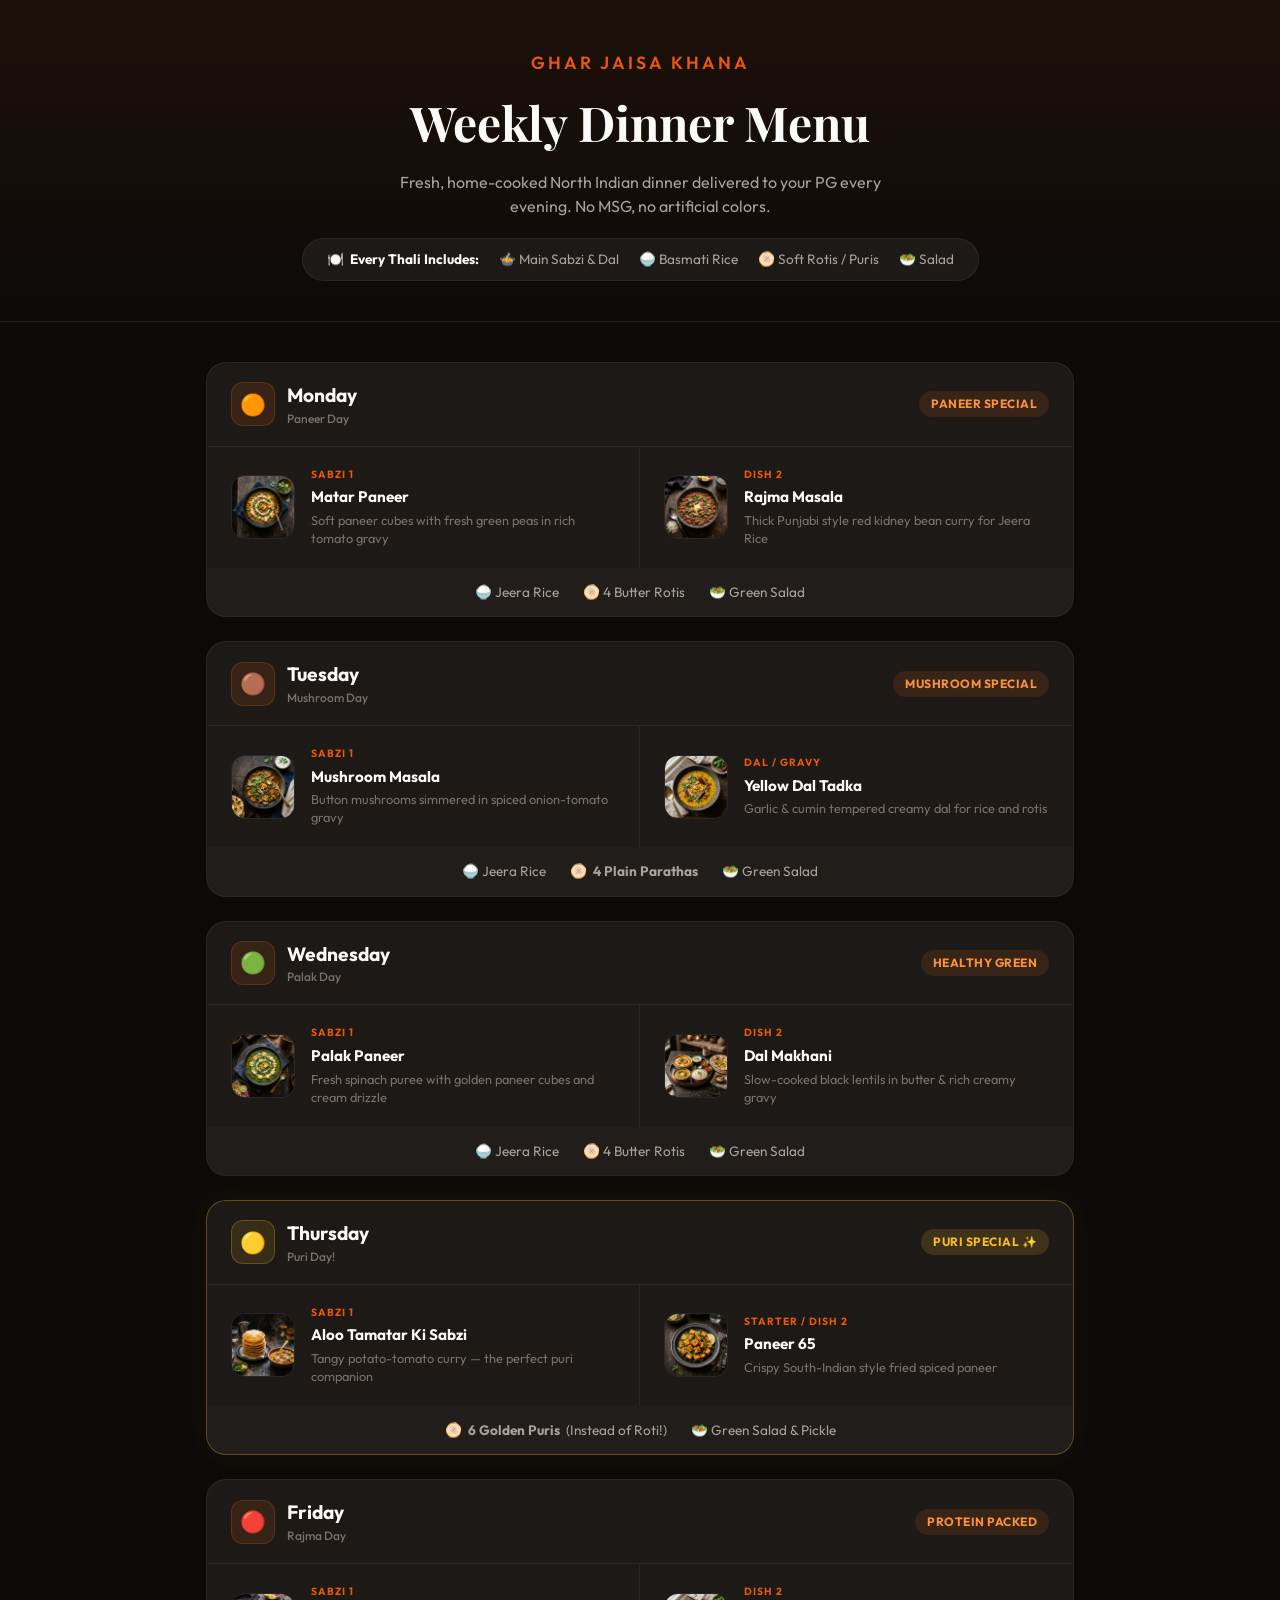
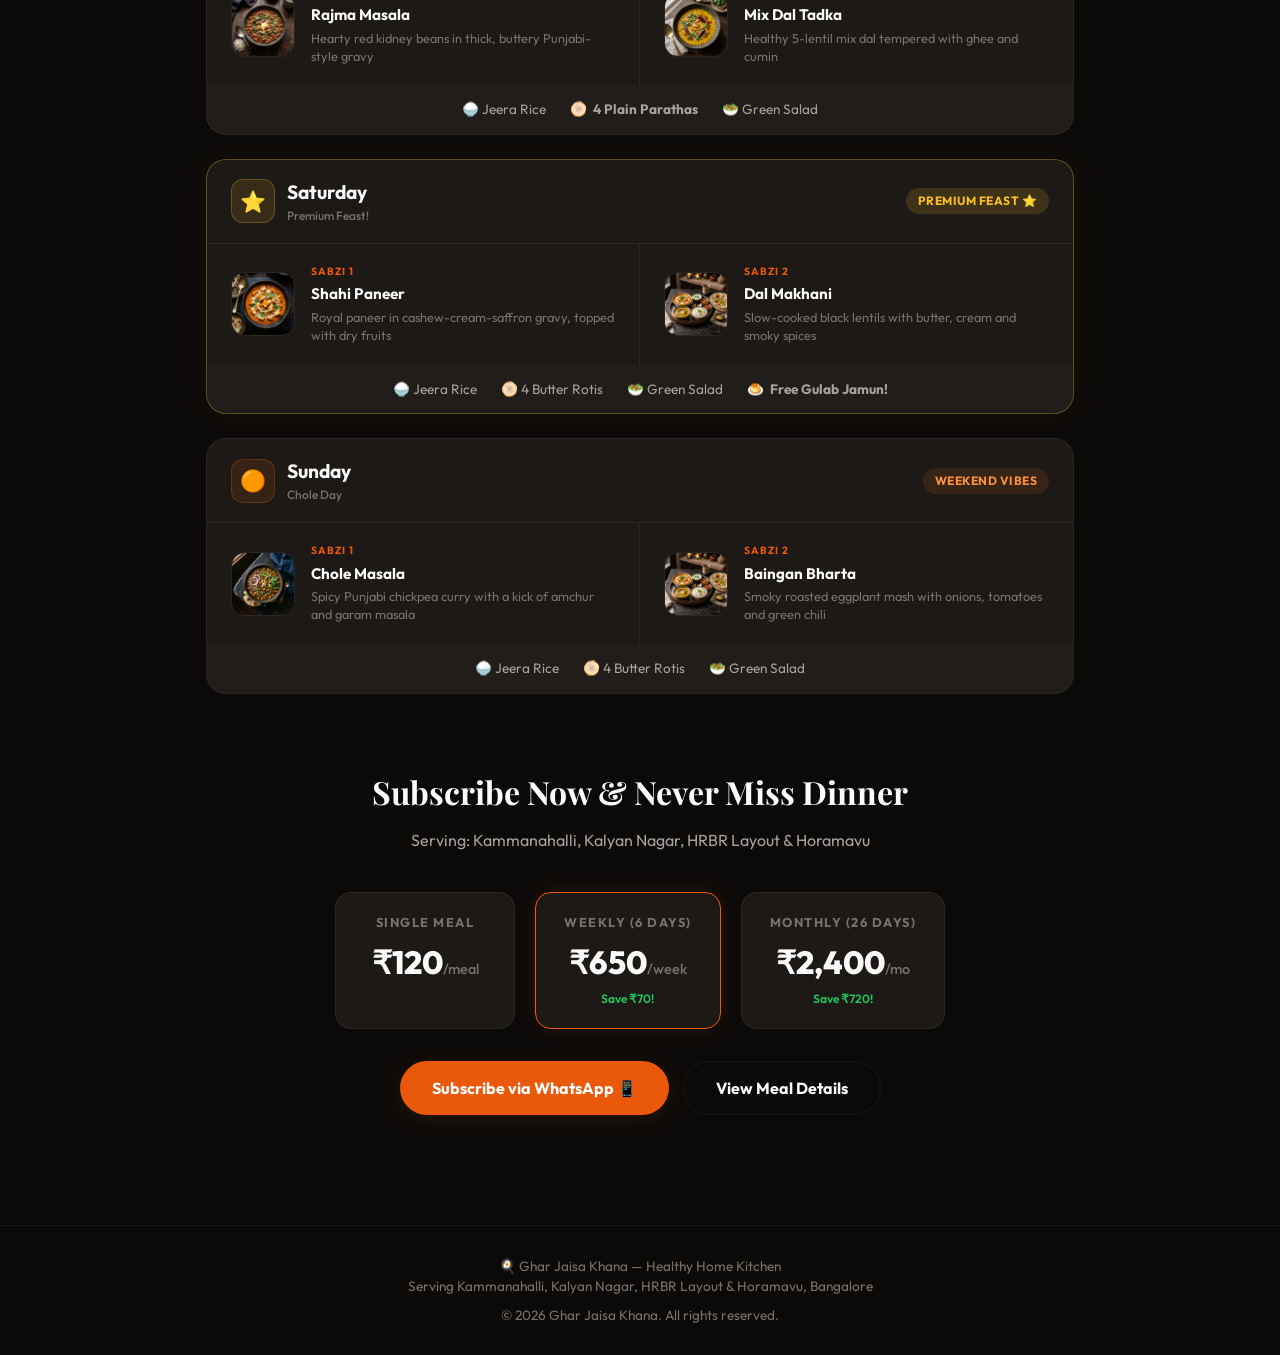
==== menu.html @ 69f71591 "Set exact menu requested by user" ====
<!DOCTYPE html>
<html lang="en">
<head>
    <meta charset="UTF-8">
    <meta name="viewport" content="width=device-width, initial-scale=1.0">
    <meta name="description" content="Ghar Jaisa Khana — Weekly Dinner Menu for PG Residents. Fresh home-cooked North Indian meals delivered daily.">
    <title>Weekly Dinner Menu — Ghar Jaisa Khana</title>
    <link rel="preconnect" href="https://fonts.googleapis.com">
    <link rel="preconnect" href="https://fonts.gstatic.com" crossorigin>
    <link href="https://fonts.googleapis.com/css2?family=Outfit:wght@300;400;500;600;700;800&family=Playfair+Display:ital,wght@0,600;0,700;1,500&display=swap" rel="stylesheet">
    <style>
        :root {
            --bg: #0c0a09;
            --card-bg: #1c1917;
            --card-border: rgba(255,255,255,0.06);
            --text-1: #fafaf9;
            --text-2: #a8a29e;
            --text-3: #78716c;
            --primary: #ea580c;
            --primary-light: #fb923c;
            --primary-glow: rgba(249, 115, 22, 0.12);
            --gold: #fbbf24;
            --font: 'Outfit', sans-serif;
            --font-serif: 'Playfair Display', serif;
        }

        * { margin: 0; padding: 0; box-sizing: border-box; }

        body {
            font-family: var(--font);
            background: var(--bg);
            color: var(--text-1);
            line-height: 1.5;
            padding: 0;
        }

        /* Header */
        .page-header {
            text-align: center;
            padding: 50px 20px 40px;
            background: linear-gradient(180deg, rgba(234,88,12,0.08) 0%, transparent 100%);
            border-bottom: 1px solid var(--card-border);
        }

        .brand-name {
            font-size: 1.1rem;
            font-weight: 600;
            color: var(--primary);
            letter-spacing: 3px;
            text-transform: uppercase;
            margin-bottom: 10px;
        }

        .page-title {
            font-family: var(--font-serif);
            font-size: clamp(2rem, 5vw, 3rem);
            font-weight: 700;
            margin-bottom: 12px;
        }

        .page-subtitle {
            color: var(--text-2);
            font-size: 1rem;
            max-width: 500px;
            margin: 0 auto 20px;
        }

        .thali-info-strip {
            display: inline-flex;
            align-items: center;
            gap: 20px;
            background: var(--card-bg);
            border: 1px solid var(--card-border);
            border-radius: 99px;
            padding: 10px 24px;
            font-size: 0.85rem;
            color: var(--text-2);
            flex-wrap: wrap;
            justify-content: center;
        }

        .thali-info-strip span {
            display: flex;
            align-items: center;
            gap: 6px;
        }

        .thali-info-strip strong {
            color: var(--text-1);
        }

        /* Main Container */
        .container {
            max-width: 900px;
            margin: 0 auto;
            padding: 40px 16px 60px;
        }

        /* Day Card */
        .day-card {
            background: var(--card-bg);
            border: 1px solid var(--card-border);
            border-radius: 20px;
            overflow: hidden;
            margin-bottom: 24px;
            transition: all 0.3s ease;
        }

        .day-card:hover {
            border-color: rgba(249, 115, 22, 0.25);
            transform: translateY(-2px);
            box-shadow: 0 12px 40px rgba(0,0,0,0.3);
        }

        .day-card.special {
            border-color: rgba(251, 191, 36, 0.3);
            box-shadow: 0 0 30px rgba(251, 191, 36, 0.05);
        }

        .day-header {
            display: flex;
            align-items: center;
            justify-content: space-between;
            padding: 18px 24px;
            border-bottom: 1px solid var(--card-border);
        }

        .day-name {
            display: flex;
            align-items: center;
            gap: 12px;
        }

        .day-icon {
            width: 44px;
            height: 44px;
            background: var(--primary-glow);
            border: 1px solid rgba(249,115,22,0.2);
            border-radius: 12px;
            display: flex;
            align-items: center;
            justify-content: center;
            font-size: 1.3rem;
        }

        .day-card.special .day-icon {
            background: rgba(251,191,36,0.12);
            border-color: rgba(251,191,36,0.25);
        }

        .day-label {
            font-size: 1.2rem;
            font-weight: 700;
        }

        .day-tag {
            font-size: 0.75rem;
            color: var(--text-3);
            font-weight: 500;
        }

        .day-badge {
            font-size: 0.75rem;
            font-weight: 700;
            padding: 4px 12px;
            border-radius: 99px;
            background: rgba(249,115,22,0.12);
            color: var(--primary-light);
            letter-spacing: 0.5px;
        }

        .day-card.special .day-badge {
            background: rgba(251,191,36,0.15);
            color: var(--gold);
        }

        /* Dishes Grid */
        .dishes-grid {
            display: grid;
            grid-template-columns: 1fr 1fr;
            gap: 0;
        }

        .dish-item {
            display: flex;
            align-items: center;
            gap: 16px;
            padding: 20px 24px;
            border-bottom: 1px solid var(--card-border);
            transition: background 0.2s ease;
        }

        .dish-item:hover {
            background: rgba(255,255,255,0.02);
        }

        .dish-item:nth-child(odd) {
            border-right: 1px solid var(--card-border);
        }

        .dish-item:nth-last-child(-n+2) {
            border-bottom: none;
        }

        .dish-img {
            width: 64px;
            height: 64px;
            border-radius: 14px;
            object-fit: cover;
            flex-shrink: 0;
            border: 1px solid var(--card-border);
        }

        .dish-info h4 {
            font-size: 0.95rem;
            font-weight: 700;
            margin-bottom: 3px;
        }

        .dish-info p {
            font-size: 0.8rem;
            color: var(--text-3);
            line-height: 1.4;
        }

        .dish-type-tag {
            font-size: 0.65rem;
            font-weight: 700;
            text-transform: uppercase;
            letter-spacing: 1px;
            color: var(--primary);
            margin-bottom: 4px;
            display: block;
        }

        /* Sides Strip */
        .sides-strip {
            display: flex;
            align-items: center;
            justify-content: center;
            gap: 24px;
            padding: 14px 24px;
            background: rgba(255,255,255,0.015);
            font-size: 0.85rem;
            color: var(--text-2);
        }

        .sides-strip span {
            display: flex;
            align-items: center;
            gap: 6px;
        }

        /* CTA Section */
        .cta-section {
            text-align: center;
            padding: 50px 20px;
            margin-top: 20px;
        }

        .cta-section h2 {
            font-family: var(--font-serif);
            font-size: 2rem;
            margin-bottom: 12px;
        }

        .cta-section p {
            color: var(--text-2);
            margin-bottom: 28px;
            font-size: 1rem;
        }

        .cta-buttons {
            display: flex;
            gap: 14px;
            justify-content: center;
            flex-wrap: wrap;
        }

        .btn {
            display: inline-flex;
            align-items: center;
            gap: 8px;
            padding: 14px 32px;
            font-family: var(--font);
            font-size: 1rem;
            font-weight: 700;
            border-radius: 99px;
            border: none;
            cursor: pointer;
            text-decoration: none;
            transition: all 0.3s ease;
        }

        .btn-primary {
            background: var(--primary);
            color: white;
            box-shadow: 0 4px 20px var(--primary-glow);
        }

        .btn-primary:hover {
            transform: translateY(-2px);
            box-shadow: 0 8px 30px rgba(249,115,22,0.3);
        }

        .btn-outline {
            background: transparent;
            color: var(--text-1);
            border: 1px solid var(--card-border);
        }

        .btn-outline:hover {
            border-color: var(--primary);
            color: var(--primary);
        }

        /* Pricing Strip */
        .pricing-strip {
            display: flex;
            justify-content: center;
            gap: 20px;
            flex-wrap: wrap;
            margin-top: 40px;
        }

        .price-chip {
            background: var(--card-bg);
            border: 1px solid var(--card-border);
            border-radius: 16px;
            padding: 20px 28px;
            text-align: center;
            min-width: 180px;
        }

        .price-chip.featured {
            border-color: var(--primary);
            box-shadow: 0 0 20px var(--primary-glow);
        }

        .price-chip h4 {
            font-size: 0.8rem;
            color: var(--text-3);
            text-transform: uppercase;
            letter-spacing: 1.5px;
            margin-bottom: 6px;
        }

        .price-chip .price {
            font-size: 2rem;
            font-weight: 800;
        }

        .price-chip .price span {
            font-size: 0.9rem;
            color: var(--text-3);
            font-weight: 500;
        }

        .price-chip .save {
            font-size: 0.75rem;
            color: #22c55e;
            font-weight: 600;
            margin-top: 4px;
        }

        /* Footer */
        .footer {
            text-align: center;
            padding: 30px 20px;
            border-top: 1px solid var(--card-border);
            font-size: 0.85rem;
            color: var(--text-3);
        }

        /* Responsive */
        @media (max-width: 600px) {
            .dishes-grid {
                grid-template-columns: 1fr;
            }
            .dish-item:nth-child(odd) {
                border-right: none;
            }
            .dish-item {
                border-bottom: 1px solid var(--card-border);
            }
            .dish-item:last-child {
                border-bottom: none;
            }
            .thali-info-strip {
                gap: 10px;
                padding: 10px 16px;
                font-size: 0.78rem;
            }
            .day-header {
                flex-direction: column;
                align-items: flex-start;
                gap: 8px;
            }
            .sides-strip {
                flex-wrap: wrap;
                gap: 12px;
            }
            .pricing-strip {
                flex-direction: column;
                align-items: center;
            }
        }
    </style>
</head>
<body>

    <!-- Header -->
    <header class="page-header">
        <div class="brand-name">Ghar Jaisa Khana</div>
        <h1 class="page-title">Weekly Dinner Menu</h1>
        <p class="page-subtitle">Fresh, home-cooked North Indian dinner delivered to your PG every evening. No MSG, no artificial colors.</p>
        <div class="thali-info-strip">
            <span>🍽️ <strong>Every Thali Includes:</strong></span>
            <span>🍲 Main Sabzi & Dal</span>
            <span>🍚 Basmati Rice</span>
            <span>🫓 Soft Rotis / Puris</span>
            <span>🥗 Salad</span>
        </div>
    </header>

    <div class="container">

        <!-- MONDAY -->
        <div class="day-card">
            <div class="day-header">
                <div class="day-name">
                    <div class="day-icon">🟠</div>
                    <div>
                        <div class="day-label">Monday</div>
                        <div class="day-tag">Paneer Day</div>
                    </div>
                </div>
                <div class="day-badge">PANEER SPECIAL</div>
            </div>
            <div class="dishes-grid">
                <div class="dish-item">
                    <img src="images/matar_paneer.jpg" alt="Matar Paneer" class="dish-img">
                    <div class="dish-info">
                        <span class="dish-type-tag">Sabzi 1</span>
                        <h4>Matar Paneer</h4>
                        <p>Soft paneer cubes with fresh green peas in rich tomato gravy</p>
                    </div>
                </div>
                <div class="dish-item">
                    <img src="images/rajma_curry.jpg" alt="Rajma Masala" class="dish-img">
                    <div class="dish-info">
                        <span class="dish-type-tag">Dish 2</span>
                        <h4>Rajma Masala</h4>
                        <p>Thick Punjabi style red kidney bean curry for Jeera Rice</p>
                    </div>
                </div>
            </div>
            <div class="sides-strip">
                <span>🍚 Jeera Rice</span>
                <span>🫓 4 Butter Rotis</span>
                <span>🥗 Green Salad</span>
            </div>
        </div>

        <!-- TUESDAY -->
        <div class="day-card">
            <div class="day-header">
                <div class="day-name">
                    <div class="day-icon">🟤</div>
                    <div>
                        <div class="day-label">Tuesday</div>
                        <div class="day-tag">Mushroom Day</div>
                    </div>
                </div>
                <div class="day-badge">MUSHROOM SPECIAL</div>
            </div>
            <div class="dishes-grid">
                <div class="dish-item">
                    <img src="images/mushroom_masala.jpg" alt="Mushroom Masala" class="dish-img">
                    <div class="dish-info">
                        <span class="dish-type-tag">Sabzi 1</span>
                        <h4>Mushroom Masala</h4>
                        <p>Button mushrooms simmered in spiced onion-tomato gravy</p>
                    </div>
                </div>
                <div class="dish-item">
                    <img src="images/dal_tadka.jpg" alt="Dal Tadka" class="dish-img">
                    <div class="dish-info">
                        <span class="dish-type-tag">Dal / Gravy</span>
                        <h4>Yellow Dal Tadka</h4>
                        <p>Garlic & cumin tempered creamy dal for rice and rotis</p>
                    </div>
                </div>
            </div>
            <div class="sides-strip">
                <span>🍚 Jeera Rice</span>
                <span>🫓 <strong>4 Plain Parathas</strong></span>
                <span>🥗 Green Salad</span>
            </div>
        </div>

        <!-- WEDNESDAY -->
        <div class="day-card">
            <div class="day-header">
                <div class="day-name">
                    <div class="day-icon">🟢</div>
                    <div>
                        <div class="day-label">Wednesday</div>
                        <div class="day-tag">Palak Day</div>
                    </div>
                </div>
                <div class="day-badge">HEALTHY GREEN</div>
            </div>
            <div class="dishes-grid">
                <div class="dish-item">
                    <img src="images/palak_paneer.jpg" alt="Palak Paneer" class="dish-img">
                    <div class="dish-info">
                        <span class="dish-type-tag">Sabzi 1</span>
                        <h4>Palak Paneer</h4>
                        <p>Fresh spinach puree with golden paneer cubes and cream drizzle</p>
                    </div>
                </div>
                <div class="dish-item">
                    <img src="images/thali.jpg" alt="Dal Makhani" class="dish-img">
                    <div class="dish-info">
                        <span class="dish-type-tag">Dish 2</span>
                        <h4>Dal Makhani</h4>
                        <p>Slow-cooked black lentils in butter & rich creamy gravy</p>
                    </div>
                </div>
            </div>
            <div class="sides-strip">
                <span>🍚 Jeera Rice</span>
                <span>🫓 4 Butter Rotis</span>
                <span>🥗 Green Salad</span>
            </div>
        </div>

        <!-- THURSDAY -->
        <div class="day-card special">
            <div class="day-header">
                <div class="day-name">
                    <div class="day-icon">🟡</div>
                    <div>
                        <div class="day-label">Thursday</div>
                        <div class="day-tag">Puri Day!</div>
                    </div>
                </div>
                <div class="day-badge">PURI SPECIAL ✨</div>
            </div>
            <div class="dishes-grid">
                <div class="dish-item">
                    <img src="images/aloo_puri.jpg" alt="Aloo Tamatar" class="dish-img">
                    <div class="dish-info">
                        <span class="dish-type-tag">Sabzi 1</span>
                        <h4>Aloo Tamatar Ki Sabzi</h4>
                        <p>Tangy potato-tomato curry — the perfect puri companion</p>
                    </div>
                </div>
                <div class="dish-item">
                    <img src="images/paneer_65.jpg" alt="Paneer 65" class="dish-img">
                    <div class="dish-info">
                        <span class="dish-type-tag">Starter / Dish 2</span>
                        <h4>Paneer 65</h4>
                        <p>Crispy South-Indian style fried spiced paneer</p>
                    </div>
                </div>
            </div>
            <div class="sides-strip">
                <span>🫓 <strong>6 Golden Puris</strong> (Instead of Roti!)</span>
                <span>🥗 Green Salad & Pickle</span>
            </div>
        </div>

        <!-- FRIDAY -->
        <div class="day-card">
            <div class="day-header">
                <div class="day-name">
                    <div class="day-icon">🔴</div>
                    <div>
                        <div class="day-label">Friday</div>
                        <div class="day-tag">Rajma Day</div>
                    </div>
                </div>
                <div class="day-badge">PROTEIN PACKED</div>
            </div>
            <div class="dishes-grid">
                <div class="dish-item">
                    <img src="images/rajma_curry.jpg" alt="Rajma" class="dish-img">
                    <div class="dish-info">
                        <span class="dish-type-tag">Sabzi 1</span>
                        <h4>Rajma Masala</h4>
                        <p>Hearty red kidney beans in thick, buttery Punjabi-style gravy</p>
                    </div>
                </div>
                <div class="dish-item">
                    <img src="images/dal_tadka.jpg" alt="Mix Dal" class="dish-img">
                    <div class="dish-info">
                        <span class="dish-type-tag">Dish 2</span>
                        <h4>Mix Dal Tadka</h4>
                        <p>Healthy 5-lentil mix dal tempered with ghee and cumin</p>
                    </div>
                </div>
            </div>
            <div class="sides-strip">
                <span>🍚 Jeera Rice</span>
                <span>🫓 <strong>4 Plain Parathas</strong></span>
                <span>🥗 Green Salad</span>
            </div>
        </div>

        <!-- SATURDAY -->
        <div class="day-card special">
            <div class="day-header">
                <div class="day-name">
                    <div class="day-icon">⭐</div>
                    <div>
                        <div class="day-label">Saturday</div>
                        <div class="day-tag">Premium Feast!</div>
                    </div>
                </div>
                <div class="day-badge">PREMIUM FEAST ⭐</div>
            </div>
            <div class="dishes-grid">
                <div class="dish-item">
                    <img src="images/shahi_paneer.jpg" alt="Shahi Paneer" class="dish-img">
                    <div class="dish-info">
                        <span class="dish-type-tag">Sabzi 1</span>
                        <h4>Shahi Paneer</h4>
                        <p>Royal paneer in cashew-cream-saffron gravy, topped with dry fruits</p>
                    </div>
                </div>
                <div class="dish-item">
                    <img src="images/thali.jpg" alt="Dal Makhani" class="dish-img">
                    <div class="dish-info">
                        <span class="dish-type-tag">Sabzi 2</span>
                        <h4>Dal Makhani</h4>
                        <p>Slow-cooked black lentils with butter, cream and smoky spices</p>
                    </div>
                </div>
            </div>
            <div class="sides-strip">
                <span>🍚 Jeera Rice</span>
                <span>🫓 4 Butter Rotis</span>
                <span>🥗 Green Salad</span>
                <span>🍮 <strong>Free Gulab Jamun!</strong></span>
            </div>
        </div>

        <!-- SUNDAY -->
        <div class="day-card">
            <div class="day-header">
                <div class="day-name">
                    <div class="day-icon">🟠</div>
                    <div>
                        <div class="day-label">Sunday</div>
                        <div class="day-tag">Chole Day</div>
                    </div>
                </div>
                <div class="day-badge">WEEKEND VIBES</div>
            </div>
            <div class="dishes-grid">
                <div class="dish-item">
                    <img src="images/chole_masala.jpg" alt="Chole" class="dish-img">
                    <div class="dish-info">
                        <span class="dish-type-tag">Sabzi 1</span>
                        <h4>Chole Masala</h4>
                        <p>Spicy Punjabi chickpea curry with a kick of amchur and garam masala</p>
                    </div>
                </div>
                <div class="dish-item">
                    <img src="images/thali.jpg" alt="Baingan Bharta" class="dish-img">
                    <div class="dish-info">
                        <span class="dish-type-tag">Sabzi 2</span>
                        <h4>Baingan Bharta</h4>
                        <p>Smoky roasted eggplant mash with onions, tomatoes and green chili</p>
                    </div>
                </div>
            </div>
            <div class="sides-strip">
                <span>🍚 Jeera Rice</span>
                <span>🫓 4 Butter Rotis</span>
                <span>🥗 Green Salad</span>
            </div>
        </div>

        <!-- CTA & Pricing -->
        <section class="cta-section">
            <h2>Subscribe Now & Never Miss Dinner</h2>
            <p>Serving: Kammanahalli, Kalyan Nagar, HRBR Layout & Horamavu</p>

            <div class="pricing-strip">
                <div class="price-chip">
                    <h4>Single Meal</h4>
                    <div class="price">&#8377;120<span>/meal</span></div>
                </div>
                <div class="price-chip featured">
                    <h4>Weekly (6 Days)</h4>
                    <div class="price">&#8377;650<span>/week</span></div>
                    <div class="save">Save &#8377;70!</div>
                </div>
                <div class="price-chip">
                    <h4>Monthly (26 Days)</h4>
                    <div class="price">&#8377;2,400<span>/mo</span></div>
                    <div class="save">Save &#8377;720!</div>
                </div>
            </div>

            <div class="cta-buttons" style="margin-top: 32px;">
                <a href="https://wa.me/918449311016?text=Hi%20Ghar%20Jaisa%20Khana!%20I%20want%20to%20subscribe%20for%20the%20weekly%20dinner%20plan.%20Please%20share%20details." class="btn btn-primary">Subscribe via WhatsApp 📱</a>
                <a href="index.html" class="btn btn-outline">View Meal Details</a>
            </div>
        </section>
    </div>

    <!-- Footer -->
    <footer class="footer">
        <p>🍳 Ghar Jaisa Khana — Healthy Home Kitchen</p>
        <p>Serving Kammanahalli, Kalyan Nagar, HRBR Layout & Horamavu, Bangalore</p>
        <p style="margin-top: 8px;">&#169; 2026 Ghar Jaisa Khana. All rights reserved.</p>
    </footer>

</body>
</html>
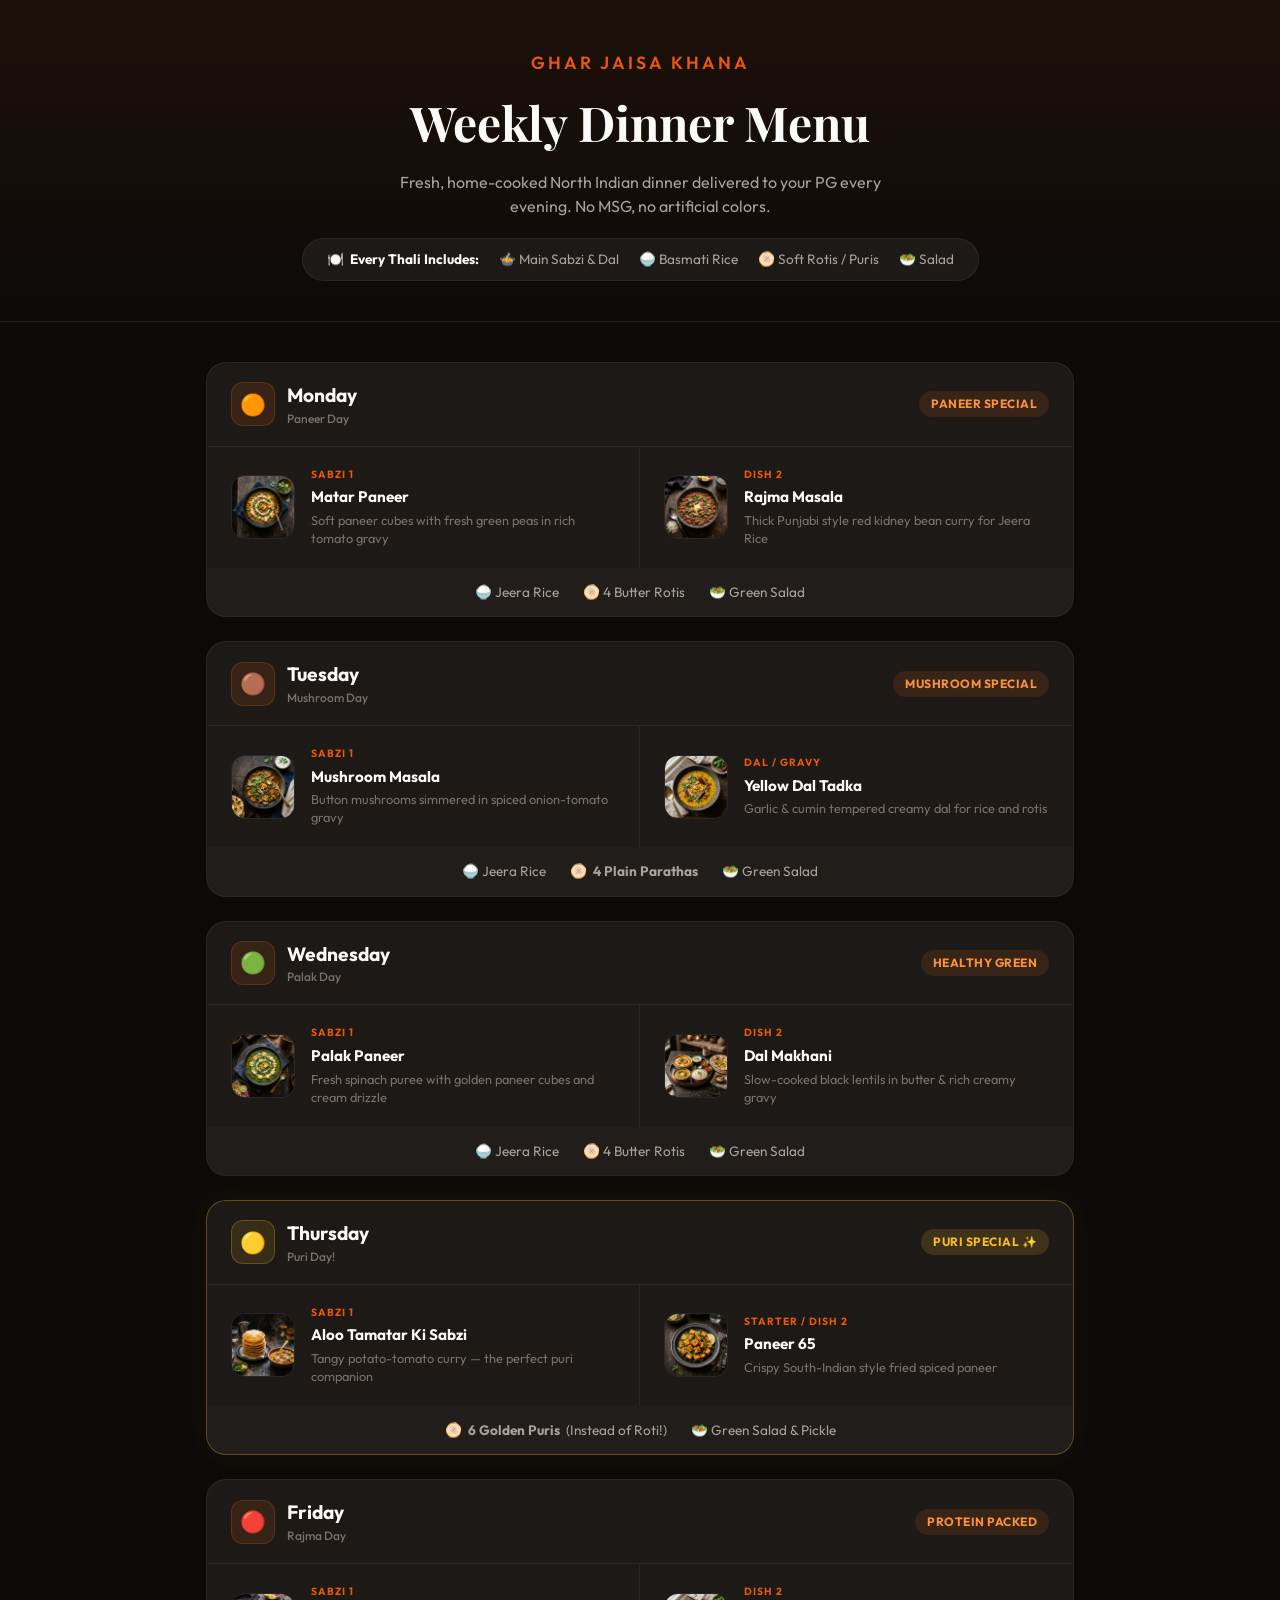
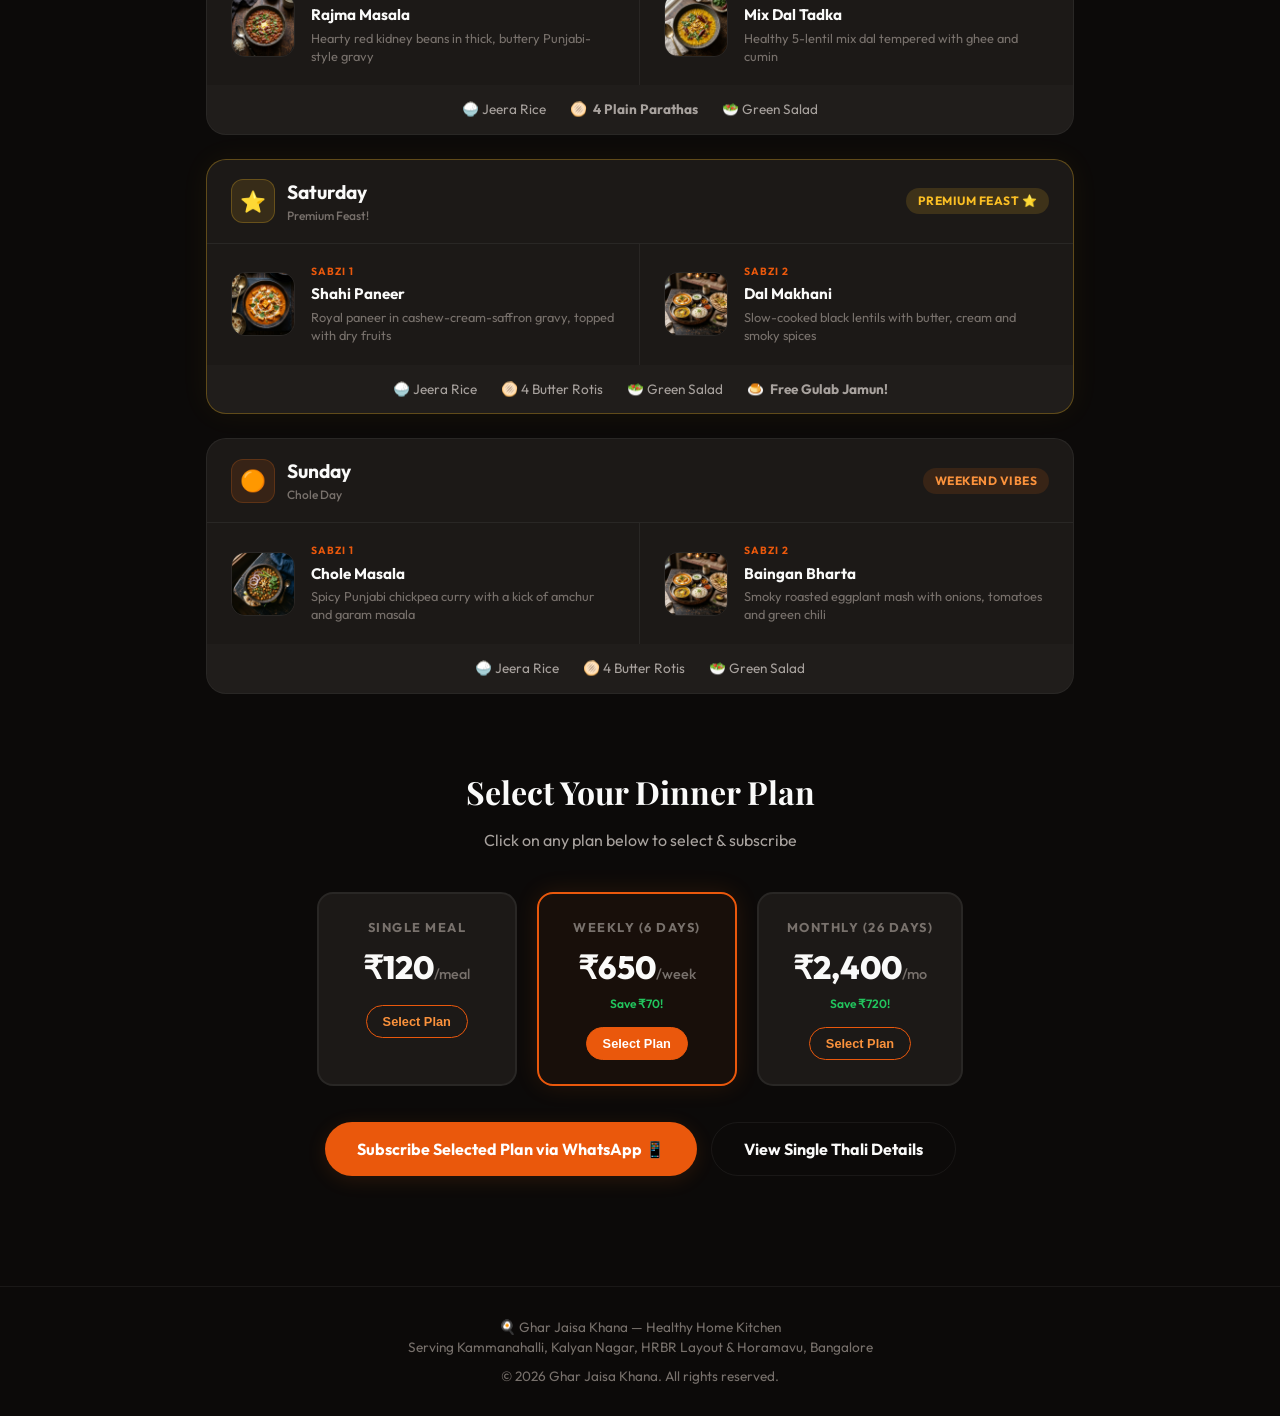
==== commit fc79de50: "Make pricing cards interactive and add order modal on menu.html" ====
--- a/menu.html
+++ b/menu.html
@@ -325,11 +325,25 @@
 
         .price-chip {
             background: var(--card-bg);
-            border: 1px solid var(--card-border);
+            border: 2px solid var(--card-border);
             border-radius: 16px;
-            padding: 20px 28px;
+            padding: 24px 28px;
             text-align: center;
-            min-width: 180px;
+            min-width: 200px;
+            cursor: pointer;
+            transition: all 0.3s ease;
+            position: relative;
+        }
+
+        .price-chip:hover {
+            border-color: rgba(249, 115, 22, 0.4);
+            transform: translateY(-4px);
+        }
+
+        .price-chip.active {
+            border-color: var(--primary) !important;
+            box-shadow: 0 0 25px var(--primary-glow) !important;
+            background: rgba(249, 115, 22, 0.05);
         }
 
         .price-chip.featured {
@@ -361,6 +375,126 @@
             color: #22c55e;
             font-weight: 600;
             margin-top: 4px;
+        }
+
+        .chip-btn {
+            margin-top: 14px;
+            padding: 8px 16px;
+            font-size: 0.8rem;
+            font-weight: 700;
+            border-radius: 99px;
+            border: 1px solid var(--primary);
+            background: transparent;
+            color: var(--primary-light);
+            cursor: pointer;
+            transition: all 0.2s ease;
+        }
+
+        .price-chip:hover .chip-btn, .price-chip.active .chip-btn {
+            background: var(--primary);
+            color: white;
+        }
+
+        /* Modal Overlay */
+        .modal-overlay {
+            position: fixed;
+            inset: 0;
+            background-color: rgba(12, 10, 9, 0.8);
+            backdrop-filter: blur(8px);
+            display: flex;
+            align-items: center;
+            justify-content: center;
+            z-index: 1000;
+            opacity: 0;
+            visibility: hidden;
+            transition: all 0.3s ease;
+            padding: 20px;
+        }
+
+        .modal-overlay.active {
+            opacity: 1;
+            visibility: visible;
+        }
+
+        .modal {
+            background-color: #1c1917;
+            border: 1px solid rgba(255,255,255,0.1);
+            border-radius: 24px;
+            width: 100%;
+            max-width: 450px;
+            padding: 30px;
+            box-shadow: 0 25px 50px -12px rgba(0, 0, 0, 0.5);
+            transform: translateY(20px);
+            transition: transform 0.3s ease;
+            color: #fafaf9;
+        }
+
+        .modal-overlay.active .modal {
+            transform: translateY(0);
+        }
+
+        .modal-header {
+            display: flex;
+            justify-content: space-between;
+            align-items: center;
+            margin-bottom: 20px;
+        }
+
+        .modal-header h3 {
+            font-family: var(--font-serif);
+            font-size: 1.35rem;
+            font-weight: 700;
+        }
+
+        .close-btn {
+            background: none;
+            border: none;
+            font-size: 1.8rem;
+            cursor: pointer;
+            color: var(--text-2);
+        }
+
+        .close-btn:hover {
+            color: var(--text-1);
+        }
+
+        .form-group {
+            margin-bottom: 16px;
+        }
+
+        .form-group label {
+            display: block;
+            font-size: 0.85rem;
+            font-weight: 600;
+            margin-bottom: 6px;
+            color: var(--text-1);
+        }
+
+        .form-group input,
+        .form-group textarea,
+        .form-group select {
+            width: 100%;
+            padding: 12px 14px;
+            background-color: rgba(255,255,255,0.04);
+            border: 1px solid rgba(255,255,255,0.1);
+            border-radius: 12px;
+            font-family: var(--font);
+            font-size: 0.9rem;
+            color: var(--text-1);
+            outline: none;
+        }
+
+        .form-group input:focus,
+        .form-group textarea:focus,
+        .form-group select:focus {
+            border-color: var(--primary);
+        }
+
+        .readonly-input {
+            background-color: rgba(234, 88, 12, 0.15) !important;
+            color: var(--primary-light) !important;
+            font-weight: 700 !important;
+            border-color: transparent !important;
         }
 
         /* Footer */
@@ -686,31 +820,67 @@
 
         <!-- CTA & Pricing -->
         <section class="cta-section">
-            <h2>Subscribe Now & Never Miss Dinner</h2>
-            <p>Serving: Kammanahalli, Kalyan Nagar, HRBR Layout & Horamavu</p>
-
-            <div class="pricing-strip">
-                <div class="price-chip">
+            <h2>Select Your Dinner Plan</h2>
+            <p>Click on any plan below to select & subscribe</p>
+
+            <div class="pricing-strip" id="pricingStrip">
+                <div class="price-chip" onclick="selectPlan(this, 'Single Trial Meal (₹120)', 120)">
                     <h4>Single Meal</h4>
                     <div class="price">&#8377;120<span>/meal</span></div>
-                </div>
-                <div class="price-chip featured">
+                    <button class="chip-btn">Select Plan</button>
+                </div>
+                <div class="price-chip featured active" onclick="selectPlan(this, 'Weekly Subscription Plan (₹650)', 650)">
                     <h4>Weekly (6 Days)</h4>
                     <div class="price">&#8377;650<span>/week</span></div>
                     <div class="save">Save &#8377;70!</div>
-                </div>
-                <div class="price-chip">
+                    <button class="chip-btn">Select Plan</button>
+                </div>
+                <div class="price-chip" onclick="selectPlan(this, 'Monthly Saver Plan (₹2,400)', 2400)">
                     <h4>Monthly (26 Days)</h4>
                     <div class="price">&#8377;2,400<span>/mo</span></div>
                     <div class="save">Save &#8377;720!</div>
-                </div>
-            </div>
-
-            <div class="cta-buttons" style="margin-top: 32px;">
-                <a href="https://wa.me/918449311016?text=Hi%20Ghar%20Jaisa%20Khana!%20I%20want%20to%20subscribe%20for%20the%20weekly%20dinner%20plan.%20Please%20share%20details." class="btn btn-primary">Subscribe via WhatsApp 📱</a>
-                <a href="index.html" class="btn btn-outline">View Meal Details</a>
+                    <button class="chip-btn">Select Plan</button>
+                </div>
+            </div>
+
+            <div class="cta-buttons" style="margin-top: 36px;">
+                <button onclick="openMenuModal()" class="btn btn-primary" id="mainSubscribeBtn">Subscribe Selected Plan via WhatsApp 📱</button>
+                <a href="index.html" class="btn btn-outline">View Single Thali Details</a>
             </div>
         </section>
+    </div>
+
+    <!-- Order Modal -->
+    <div class="modal-overlay" id="orderModal">
+        <div class="modal">
+            <div class="modal-header">
+                <h3>Confirm Your Order</h3>
+                <button class="close-btn" onclick="closeMenuModal()">×</button>
+            </div>
+            <form id="orderForm" onsubmit="sendWhatsAppOrder(event)">
+                <input type="hidden" id="selectedPlan" value="Weekly Subscription Plan (₹650)">
+                <div class="form-group">
+                    <label for="planDisplay">Selected Dinner Plan</label>
+                    <input type="text" id="planDisplay" value="Weekly Subscription Plan (₹650)" readonly class="readonly-input">
+                </div>
+                <div class="form-group">
+                    <label for="userName">Your Full Name</label>
+                    <input type="text" id="userName" placeholder="e.g. Rahul Sharma" required>
+                </div>
+                <div class="form-group">
+                    <label for="pgAddress">PG Name / Room Number & Address</label>
+                    <textarea id="pgAddress" placeholder="e.g. Room 302, Stanza Living PG, Kammanahalli, Bangalore" rows="3" required></textarea>
+                </div>
+                <div class="form-group">
+                    <label for="mealPreference">Dinner Delivery Time</label>
+                    <select id="mealPreference" required>
+                        <option value="Dinner (7:30 PM - 8:30 PM)">Dinner (7:30 PM - 8:30 PM)</option>
+                        <option value="Dinner Early (7:00 PM - 7:30 PM)">Dinner Early (7:00 PM - 7:30 PM)</option>
+                    </select>
+                </div>
+                <button type="submit" class="btn btn-primary btn-block" style="width: 100%; border-radius: 12px;">Confirm via WhatsApp 📱</button>
+            </form>
+        </div>
     </div>
 
     <!-- Footer -->
@@ -720,5 +890,53 @@
         <p style="margin-top: 8px;">&#169; 2026 Ghar Jaisa Khana. All rights reserved.</p>
     </footer>
 
+    <script>
+        const WHATSAPP_NUMBER = "918449311016";
+        let currentPlan = "Weekly Subscription Plan (₹650)";
+
+        function selectPlan(element, planName, price) {
+            document.querySelectorAll('.price-chip').forEach(chip => chip.classList.remove('active'));
+            element.classList.add('active');
+            currentPlan = planName;
+            document.getElementById('selectedPlan').value = planName;
+            document.getElementById('planDisplay').value = planName;
+        }
+
+        function openMenuModal() {
+            document.getElementById('orderModal').classList.add('active');
+            document.body.style.overflow = 'hidden';
+        }
+
+        function closeMenuModal() {
+            document.getElementById('orderModal').classList.remove('active');
+            document.body.style.overflow = '';
+        }
+
+        window.onclick = function(event) {
+            const modal = document.getElementById('orderModal');
+            if (event.target == modal) {
+                closeMenuModal();
+            }
+        }
+
+        function sendWhatsAppOrder(event) {
+            event.preventDefault();
+            const plan = document.getElementById('selectedPlan').value;
+            const name = document.getElementById('userName').value;
+            const address = document.getElementById('pgAddress').value;
+            const timePref = document.getElementById('mealPreference').value;
+
+            const replyText = `Hi ${name}, your order for "${plan}" is CONFIRMED for ${timePref}. We will deliver to: ${address}. Please pay via UPI. Thank you!`;
+            const encodedReply = encodeURIComponent(replyText);
+            const quickConfirmLink = `https://wa.me/?text=${encodedReply}`;
+
+            const message = `Hello Ghar Jaisa Khana! 🍳\n\nI want to subscribe to a Dinner Plan from the Weekly Menu.\n\n👤 *Name*: ${name}\n📦 *Selected Plan*: ${plan}\n🏠 *PG Delivery Address*: ${address}\n⏰ *Time Preference*: ${timePref}\n\nPlease confirm my subscription and send payment details (UPI). Thanks!\n\n------------------------\n👉 *Owner Reply Helper* (Tap to confirm):\n${quickConfirmLink}`;
+
+            const encodedMessage = encodeURIComponent(message);
+            window.open(`https://wa.me/${WHATSAPP_NUMBER}?text=${encodedMessage}`, '_blank');
+            closeMenuModal();
+            document.getElementById('orderForm').reset();
+        }
+    </script>
 </body>
 </html>
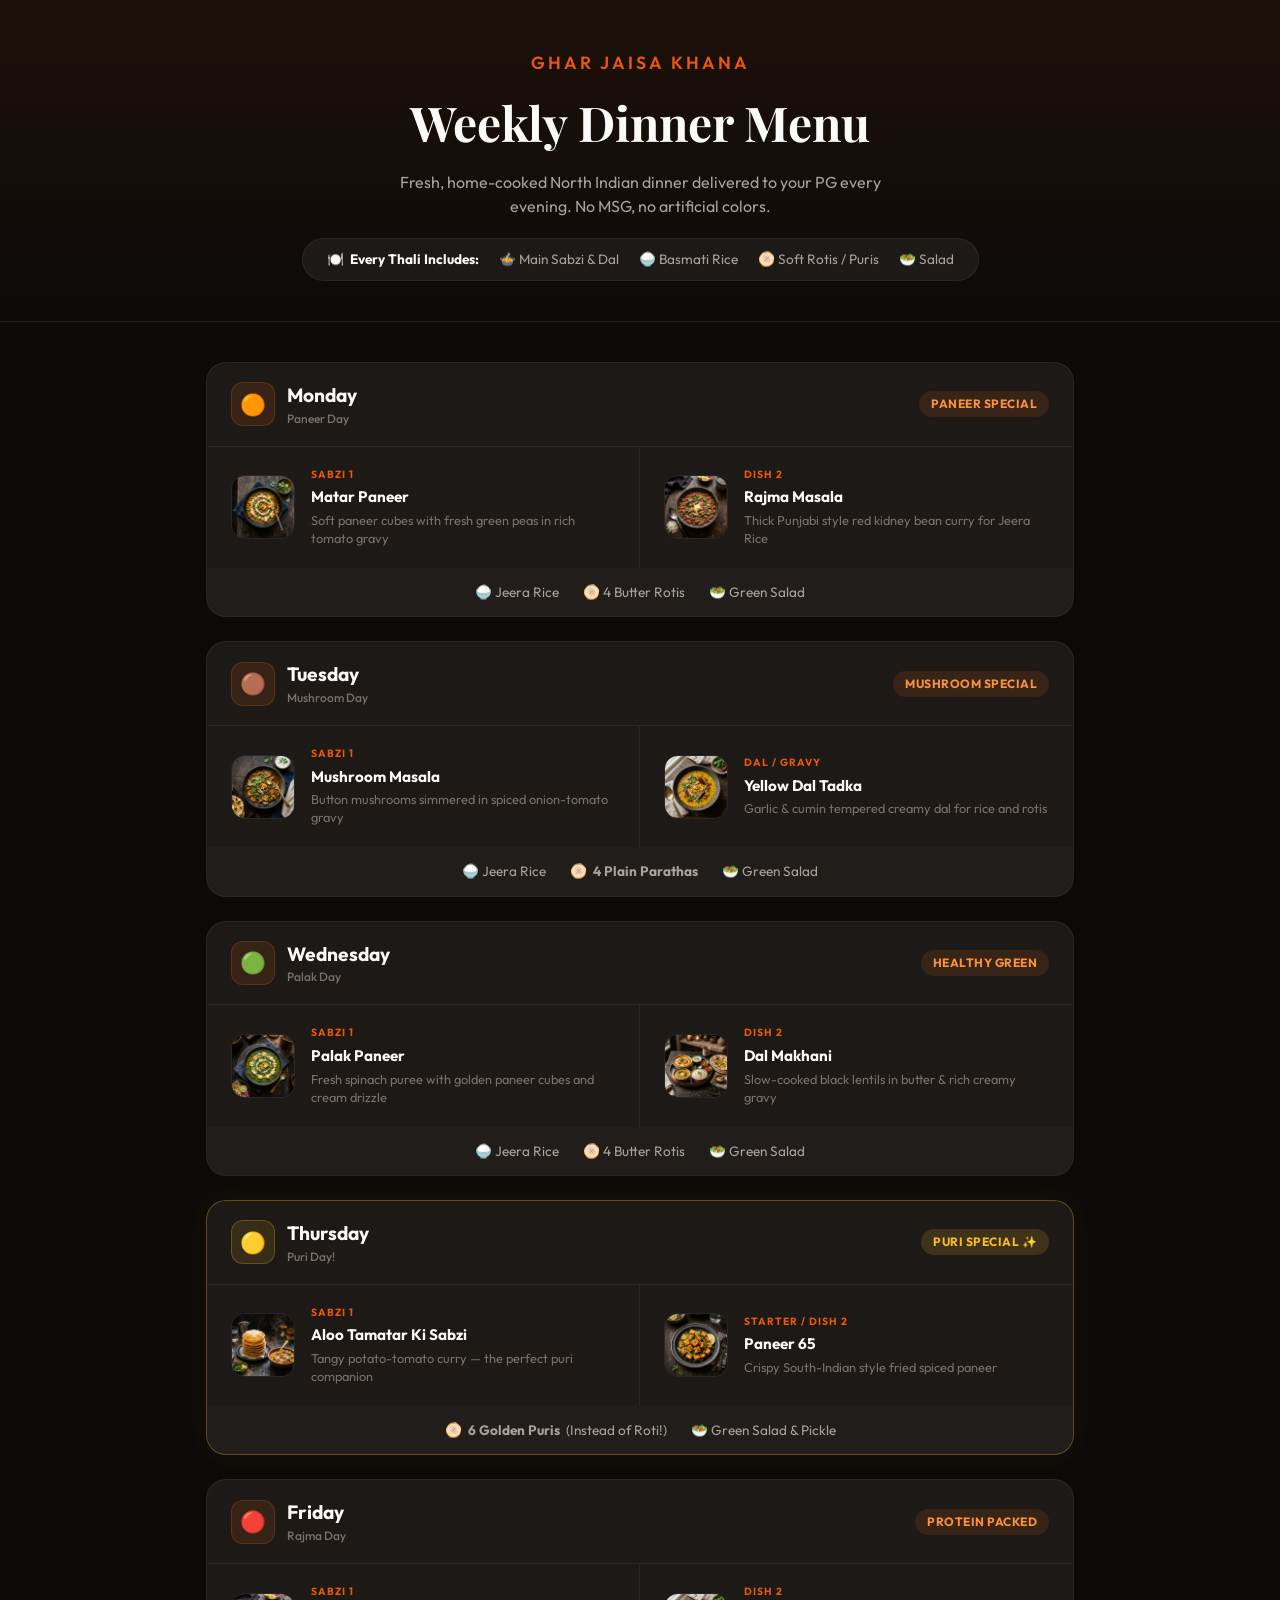
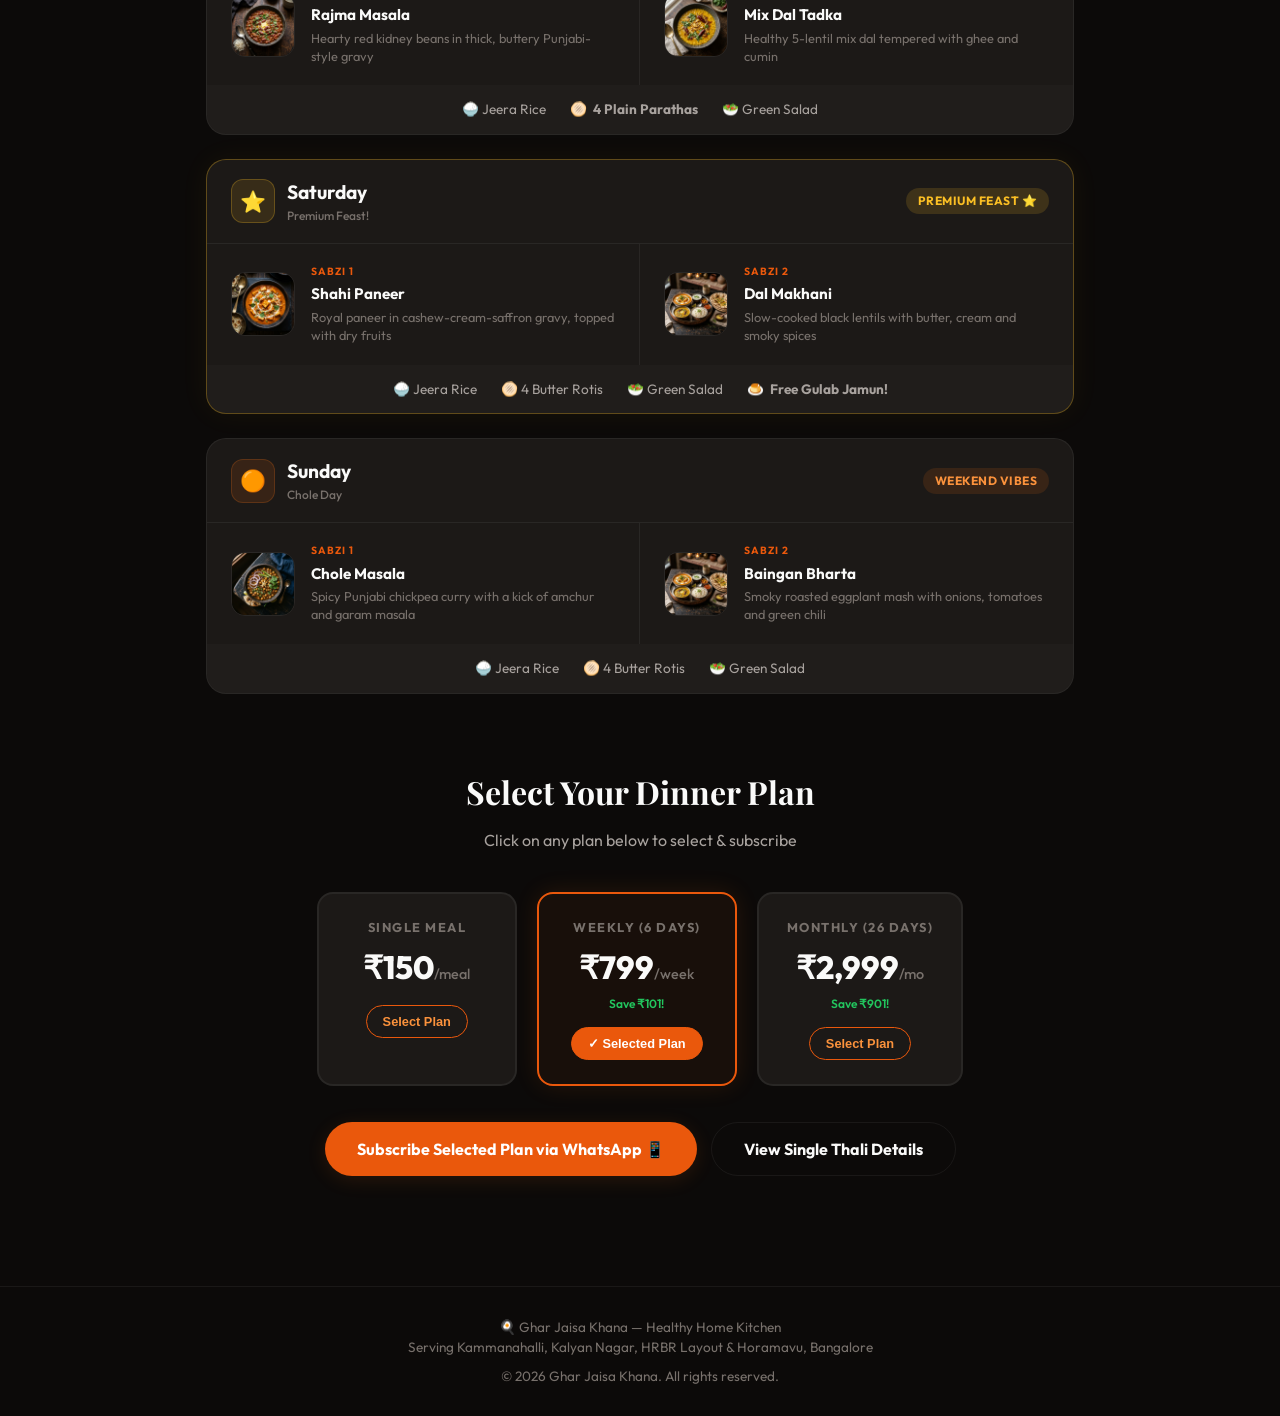
==== commit 3a7363b6: "Update pricing to ₹150 single meal, ₹799 weekly, ₹2999 monthly" ====
--- a/menu.html
+++ b/menu.html
@@ -347,8 +347,7 @@
         }
 
         .price-chip.featured {
-            border-color: var(--primary);
-            box-shadow: 0 0 20px var(--primary-glow);
+            /* featured visual hint only if needed */
         }
 
         .price-chip h4 {
@@ -824,21 +823,21 @@
             <p>Click on any plan below to select & subscribe</p>
 
             <div class="pricing-strip" id="pricingStrip">
-                <div class="price-chip" onclick="selectPlan(this, 'Single Trial Meal (₹120)', 120)">
+                <div class="price-chip" onclick="selectPlan(this, 'Single Trial Meal (₹150)', 150)">
                     <h4>Single Meal</h4>
-                    <div class="price">&#8377;120<span>/meal</span></div>
+                    <div class="price">&#8377;150<span>/meal</span></div>
                     <button class="chip-btn">Select Plan</button>
                 </div>
-                <div class="price-chip featured active" onclick="selectPlan(this, 'Weekly Subscription Plan (₹650)', 650)">
+                <div class="price-chip featured active" onclick="selectPlan(this, 'Weekly Subscription Plan (₹799)', 799)">
                     <h4>Weekly (6 Days)</h4>
-                    <div class="price">&#8377;650<span>/week</span></div>
-                    <div class="save">Save &#8377;70!</div>
-                    <button class="chip-btn">Select Plan</button>
-                </div>
-                <div class="price-chip" onclick="selectPlan(this, 'Monthly Saver Plan (₹2,400)', 2400)">
+                    <div class="price">&#8377;799<span>/week</span></div>
+                    <div class="save">Save &#8377;101!</div>
+                    <button class="chip-btn">✓ Selected Plan</button>
+                </div>
+                <div class="price-chip" onclick="selectPlan(this, 'Monthly Saver Plan (₹2,999)', 2999)">
                     <h4>Monthly (26 Days)</h4>
-                    <div class="price">&#8377;2,400<span>/mo</span></div>
-                    <div class="save">Save &#8377;720!</div>
+                    <div class="price">&#8377;2,999<span>/mo</span></div>
+                    <div class="save">Save &#8377;901!</div>
                     <button class="chip-btn">Select Plan</button>
                 </div>
             </div>
@@ -858,10 +857,10 @@
                 <button class="close-btn" onclick="closeMenuModal()">×</button>
             </div>
             <form id="orderForm" onsubmit="sendWhatsAppOrder(event)">
-                <input type="hidden" id="selectedPlan" value="Weekly Subscription Plan (₹650)">
+                <input type="hidden" id="selectedPlan" value="Weekly Subscription Plan (₹799)">
                 <div class="form-group">
                     <label for="planDisplay">Selected Dinner Plan</label>
-                    <input type="text" id="planDisplay" value="Weekly Subscription Plan (₹650)" readonly class="readonly-input">
+                    <input type="text" id="planDisplay" value="Weekly Subscription Plan (₹799)" readonly class="readonly-input">
                 </div>
                 <div class="form-group">
                     <label for="userName">Your Full Name</label>
@@ -892,11 +891,18 @@
 
     <script>
         const WHATSAPP_NUMBER = "918449311016";
-        let currentPlan = "Weekly Subscription Plan (₹650)";
+        let currentPlan = "Weekly Subscription Plan (₹799)";
 
         function selectPlan(element, planName, price) {
-            document.querySelectorAll('.price-chip').forEach(chip => chip.classList.remove('active'));
+            document.querySelectorAll('.price-chip').forEach(chip => {
+                chip.classList.remove('active');
+                const btn = chip.querySelector('.chip-btn');
+                if (btn) btn.textContent = 'Select Plan';
+            });
             element.classList.add('active');
+            const activeBtn = element.querySelector('.chip-btn');
+            if (activeBtn) activeBtn.textContent = '✓ Selected Plan';
+
             currentPlan = planName;
             document.getElementById('selectedPlan').value = planName;
             document.getElementById('planDisplay').value = planName;
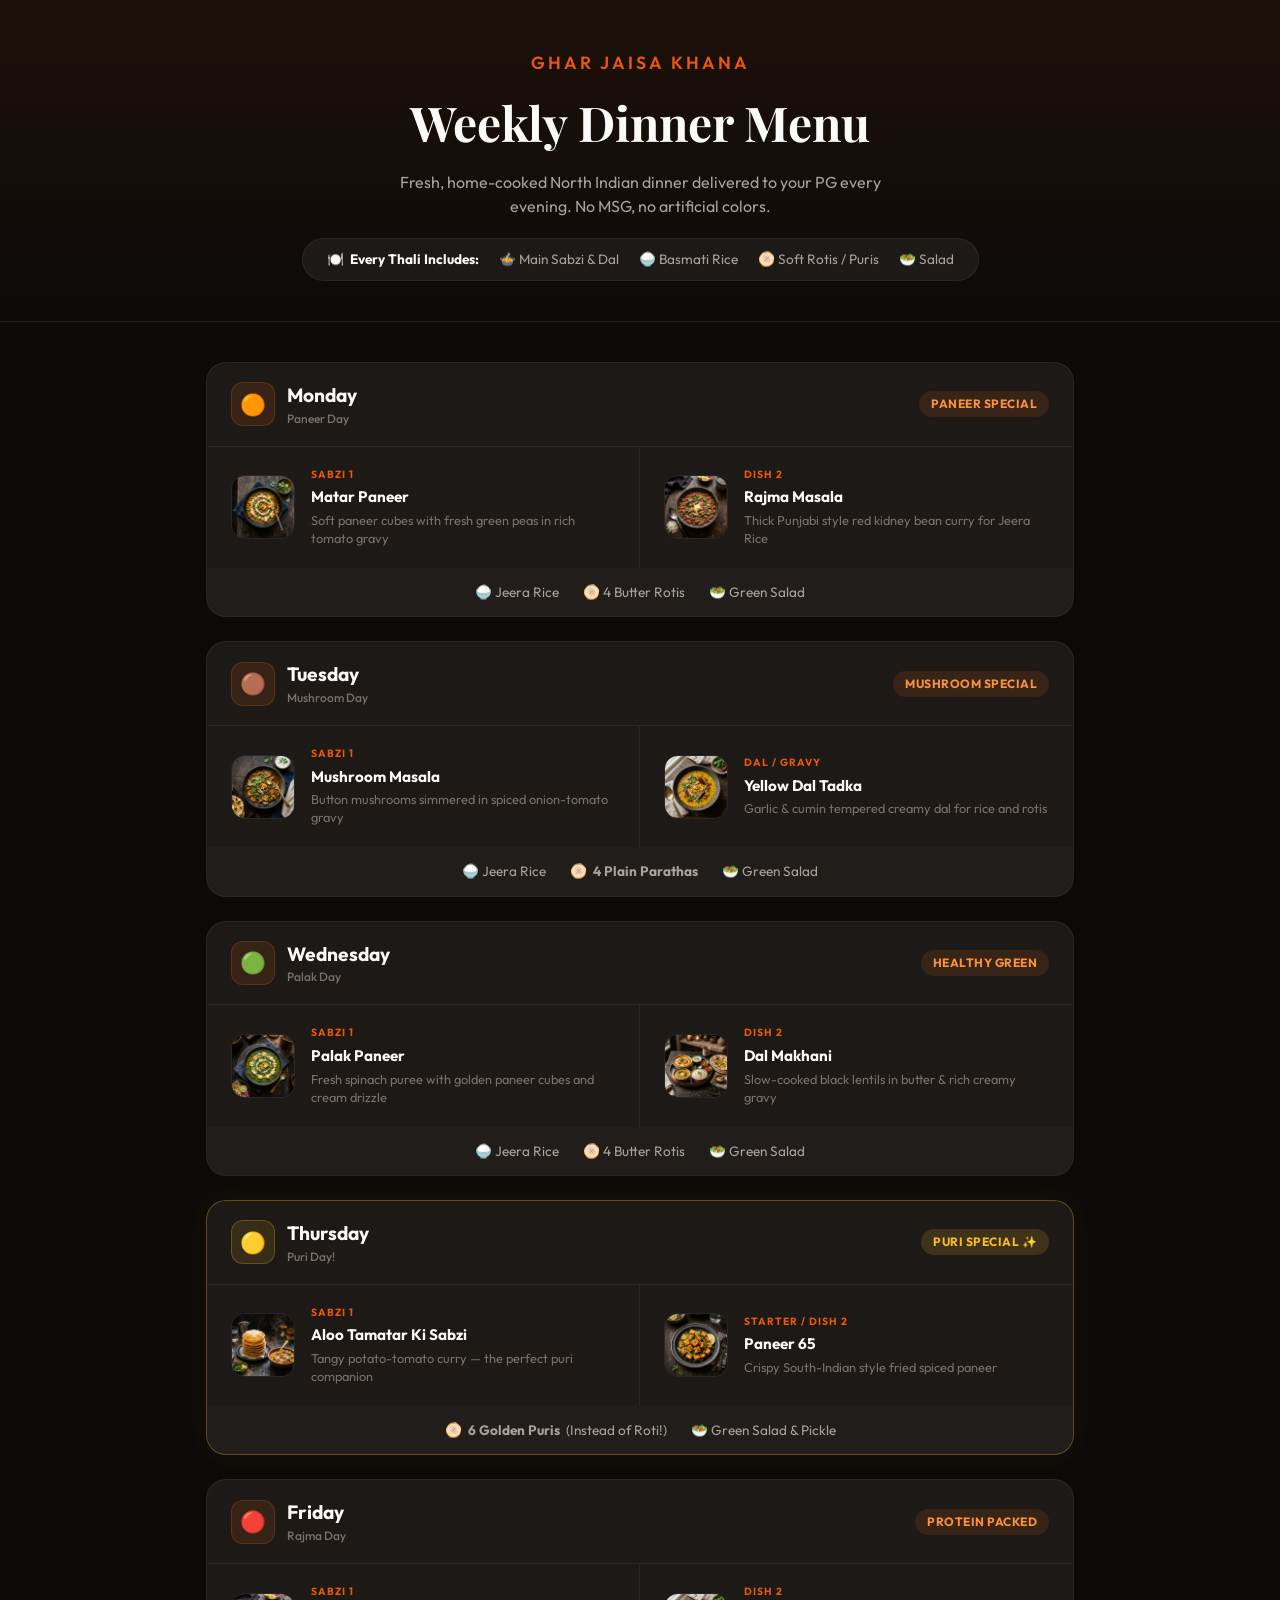
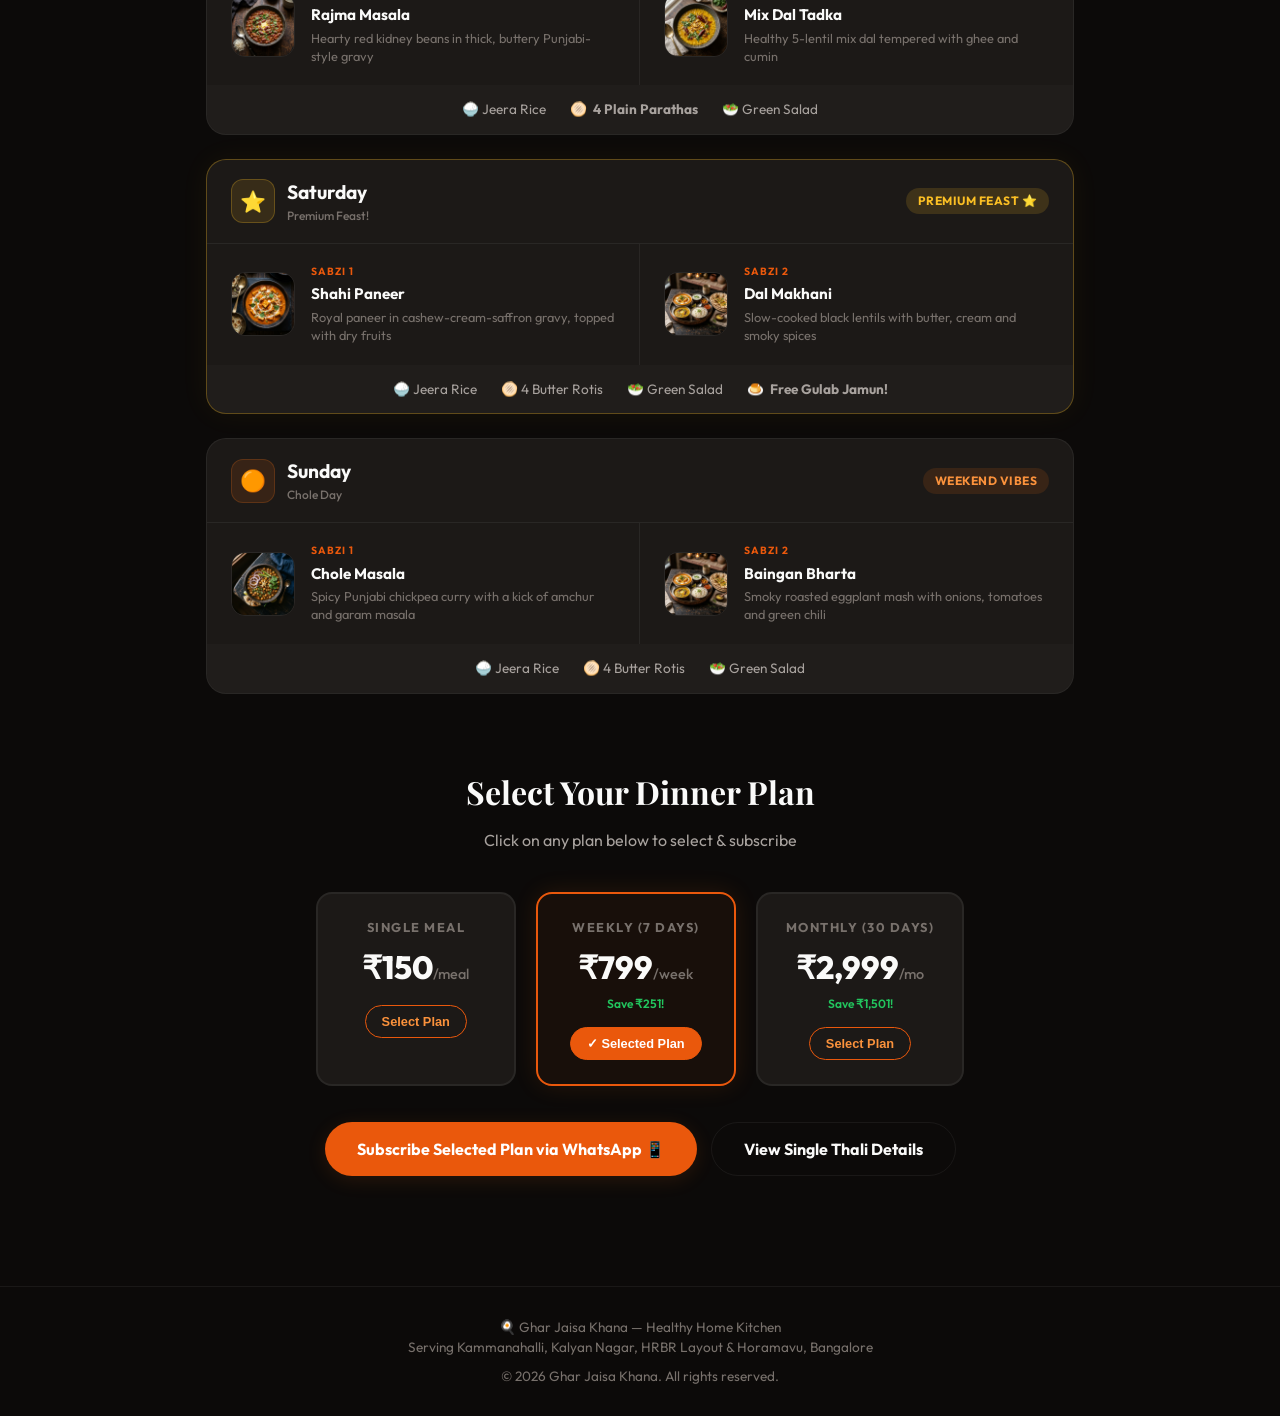
==== commit 8ed63ac8: "Update plan duration to Weekly (7 Days) and Monthly (30 Days) with updated savings calculation" ====
--- a/menu.html
+++ b/menu.html
@@ -394,6 +394,66 @@
             color: white;
         }
 
+        /* Print Styles for Beautiful Physical Menu Flyer */
+        @media print {
+            * {
+                -webkit-print-color-adjust: exact !important;
+                print-color-adjust: exact !important;
+                color-adjust: exact !important;
+            }
+
+            body {
+                background: #0c0a09 !important;
+                color: #ffffff !important;
+            }
+
+            .page-header {
+                background: #1c1917 !important;
+                border-bottom: 2px solid #ea580c !important;
+                padding: 30px 15px !important;
+            }
+
+            .day-card {
+                background: #1c1917 !important;
+                border: 2px solid #332d29 !important;
+                break-inside: avoid;
+                margin-bottom: 20px !important;
+                box-shadow: none !important;
+            }
+
+            .day-card.special {
+                border: 2px solid #fbbf24 !important;
+                background: #26221f !important;
+            }
+
+            .day-header {
+                background: rgba(255,255,255,0.03) !important;
+                border-bottom: 1px solid #332d29 !important;
+            }
+
+            .dish-item {
+                border-bottom: 1px solid #332d29 !important;
+            }
+
+            .sides-strip {
+                background: rgba(234, 88, 12, 0.1) !important;
+                color: #fb923c !important;
+            }
+
+            .price-chip {
+                background: #1c1917 !important;
+                border: 2px solid #ea580c !important;
+            }
+
+            .chip-btn, .modal-overlay, .cta-buttons .btn-primary {
+                display: none !important;
+            }
+
+            .cta-section h2 {
+                color: #ea580c !important;
+            }
+        }
+
         /* Modal Overlay */
         .modal-overlay {
             position: fixed;
@@ -829,15 +889,15 @@
                     <button class="chip-btn">Select Plan</button>
                 </div>
                 <div class="price-chip featured active" onclick="selectPlan(this, 'Weekly Subscription Plan (₹799)', 799)">
-                    <h4>Weekly (6 Days)</h4>
+                    <h4>Weekly (7 Days)</h4>
                     <div class="price">&#8377;799<span>/week</span></div>
-                    <div class="save">Save &#8377;101!</div>
+                    <div class="save">Save &#8377;251!</div>
                     <button class="chip-btn">✓ Selected Plan</button>
                 </div>
                 <div class="price-chip" onclick="selectPlan(this, 'Monthly Saver Plan (₹2,999)', 2999)">
-                    <h4>Monthly (26 Days)</h4>
+                    <h4>Monthly (30 Days)</h4>
                     <div class="price">&#8377;2,999<span>/mo</span></div>
-                    <div class="save">Save &#8377;901!</div>
+                    <div class="save">Save &#8377;1,501!</div>
                     <button class="chip-btn">Select Plan</button>
                 </div>
             </div>
@@ -873,8 +933,8 @@
                 <div class="form-group">
                     <label for="mealPreference">Dinner Delivery Time</label>
                     <select id="mealPreference" required>
-                        <option value="Dinner (7:30 PM - 8:30 PM)">Dinner (7:30 PM - 8:30 PM)</option>
-                        <option value="Dinner Early (7:00 PM - 7:30 PM)">Dinner Early (7:00 PM - 7:30 PM)</option>
+                        <option value="Dinner (8:00 PM - 9:00 PM)">Dinner (8:00 PM - 9:00 PM)</option>
+                        <option value="Dinner Early (7:30 PM - 8:00 PM)">Dinner Early (7:30 PM - 8:00 PM)</option>
                     </select>
                 </div>
                 <button type="submit" class="btn btn-primary btn-block" style="width: 100%; border-radius: 12px;">Confirm via WhatsApp 📱</button>
@@ -932,11 +992,20 @@
             const address = document.getElementById('pgAddress').value;
             const timePref = document.getElementById('mealPreference').value;
 
-            const replyText = `Hi ${name}, your order for "${plan}" is CONFIRMED for ${timePref}. We will deliver to: ${address}. Please pay via UPI. Thank you!`;
+            // 1. Trigger Webhook to Central Database (Auto Add Subscriber)
+            const masterApi = localStorage.getItem('googleSheetApiUrl') || "";
+            if (masterApi) {
+                fetch(`${masterApi}?action=new_subscriber&name=${encodeURIComponent(name)}&phone=&address=${encodeURIComponent(address)}&plan=${encodeURIComponent(plan)}`, { mode: 'no-cors' });
+            }
+
+            // 2. Smart YES Tap Link Generator for Customer
+            const yesTapLink = `https://wa.me/${WHATSAPP_NUMBER}?text=YES_${encodeURIComponent(name.trim().replace(/\s+/g, '_'))}`;
+
+            const replyText = `Hi ${name}, your subscription for "${plan}" is CONFIRMED for ${timePref}. We will deliver to: ${address}. Please pay via UPI. Thank you!`;
             const encodedReply = encodeURIComponent(replyText);
             const quickConfirmLink = `https://wa.me/?text=${encodedReply}`;
 
-            const message = `Hello Ghar Jaisa Khana! 🍳\n\nI want to subscribe to a Dinner Plan from the Weekly Menu.\n\n👤 *Name*: ${name}\n📦 *Selected Plan*: ${plan}\n🏠 *PG Delivery Address*: ${address}\n⏰ *Time Preference*: ${timePref}\n\nPlease confirm my subscription and send payment details (UPI). Thanks!\n\n------------------------\n👉 *Owner Reply Helper* (Tap to confirm):\n${quickConfirmLink}`;
+            const message = `Hello Ghar Jaisa Khana! 🍳\n\nI want to subscribe to a Dinner Plan from the Weekly Menu.\n\n👤 *Name*: ${name}\n📦 *Selected Plan*: ${plan}\n🏠 *PG Delivery Address*: ${address}\n⏰ *Time Preference*: ${timePref}\n\n👉 *Your Daily 1-Tap YES Link* (Daily Dinner Confirmation):\n${yesTapLink}\n\nPlease confirm my subscription and send payment details (UPI). Thanks!\n\n------------------------\n👉 *Owner Reply Helper* (Tap to confirm):\n${quickConfirmLink}`;
 
             const encodedMessage = encodeURIComponent(message);
             window.open(`https://wa.me/${WHATSAPP_NUMBER}?text=${encodedMessage}`, '_blank');
